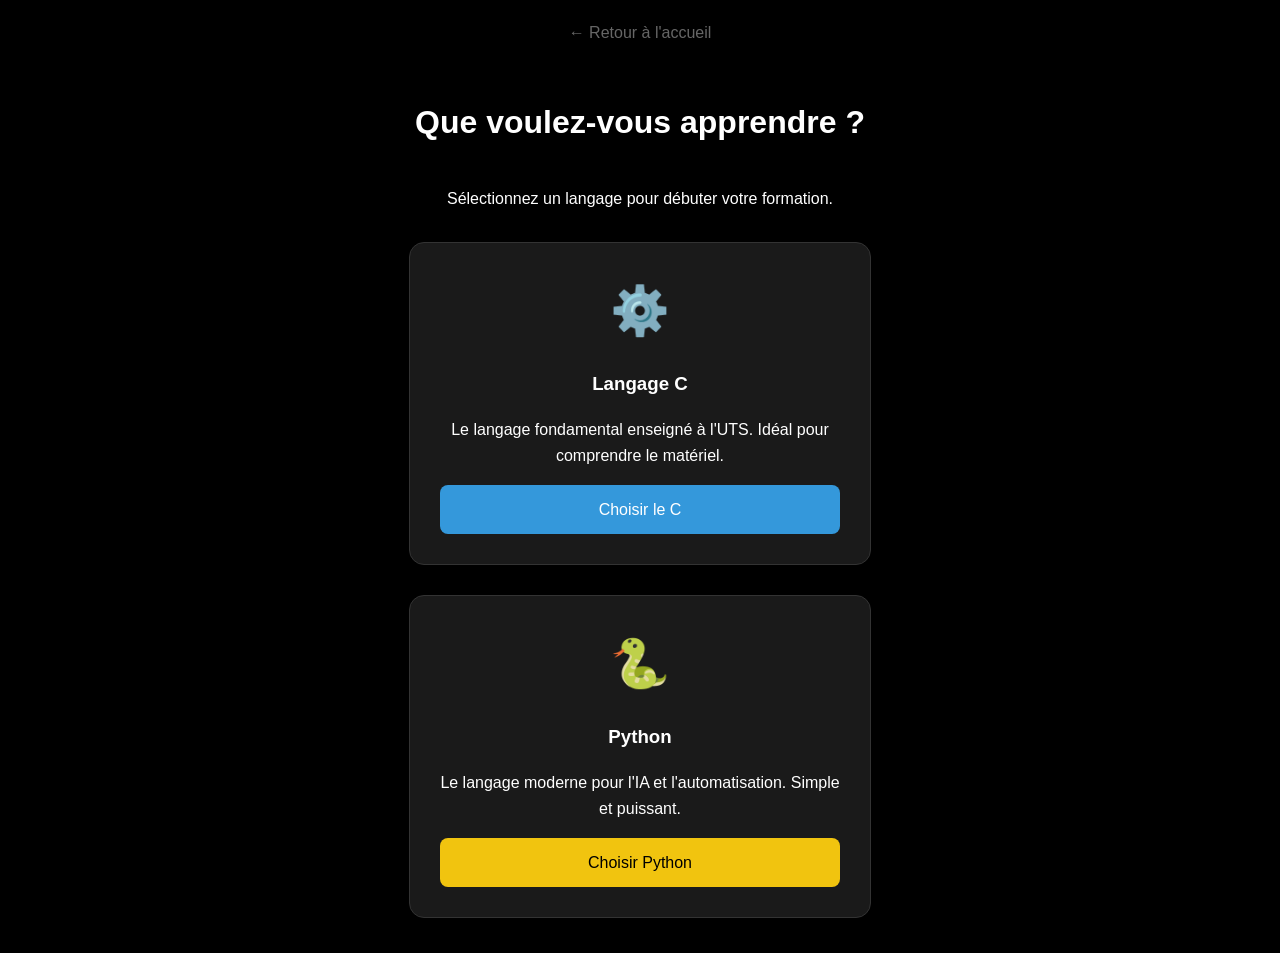
==== cours/python.html @ 6520a9d6 "Create python.html" ====
<!DOCTYPE html>
<html lang="fr">
<head>
    <meta charset="UTF-8">
    <meta name="viewport" content="width=device-width, initial-scale=1.0">
    <title>Choisir un cours | TechExpert</title>
    <link rel="stylesheet" href="../css/style.css">
    <style>
        body { background-color: #000 !important; color: white !important; }
        .selection-container {
            display: flex;
            flex-direction: column;
            align-items: center;
            justify-content: center;
            min-height: 80vh;
            padding: 20px;
        }
        .choice-card {
            background: #1a1a1a;
            border: 1px solid #333;
            border-radius: 15px;
            padding: 30px;
            margin: 15px;
            width: 100%;
            max-width: 400px;
            text-align: center;
            transition: 0.3s;
        }
        .choice-card:hover { border-color: #3498db; }
        .icon { font-size: 3rem; margin-bottom: 10px; }
        .btn-choice {
            display: block;
            background: #3498db;
            color: white;
            text-decoration: none;
            padding: 12px;
            border-radius: 8px;
            margin-top: 15px;
        }
    </style>
</head>
<body>

    <div class="selection-container">
        <a href="../index.html" style="color: #666; text-decoration: none; margin-bottom: 30px;">← Retour à l'accueil</a>
        
        <h1>Que voulez-vous apprendre ?</h1>
        <p>Sélectionnez un langage pour débuter votre formation.</p>

        <div class="choice-card">
            <div class="icon">⚙️</div>
            <h3>Langage C</h3>
            <p>Le langage fondamental enseigné à l'UTS. Idéal pour comprendre le matériel.</p>
            <a href="langage-c.html" class="btn-choice">Choisir le C</a>
        </div>

        <div class="choice-card">
            <div class="icon">🐍</div>
            <h3>Python</h3>
            <p>Le langage moderne pour l'IA et l'automatisation. Simple et puissant.</p>
            <a href="python.html" class="btn-choice" style="background: #f1c40f; color: #000;">Choisir Python</a>
        </div>
    </div>

</body>
</html>
---- css/style.css ----
/* Thème Dark Mode Professionnel */
:root {
    --bg-color: #000000;       /* Noir profond */
    --text-color: #ffffff;     /* Blanc pur */
    --accent-color: #3498db;   /* Bleu pour les liens et boutons */
    --card-bg: #1a1a1a;        /* Gris très foncé pour les cartes */
}

body {
    background-color: var(--bg-color);
    color: var(--text-color);
    font-family: 'Segoe UI', Arial, sans-serif;
    margin: 0;
    line-height: 1.6;
}
    header {
    height: 250px; /* Hauteur de l'en-tête */
    display: flex;
    align-items: center;
    justify-content: center;
    
    /* Image de fond avec superposition sombre */
    background: linear-gradient(rgba(0, 0, 0, 0.7), rgba(0, 0, 0, 0.7)), 
                url('../assets/header-bg.jpg');
    
    background-size: cover;       /* L'image couvre tout l'espace */
    background-position: center;  /* L'image est centrée */
    border-bottom: 2px solid var(--accent-color);
}

.logo {
    font-size: 1.5rem; /* Taille réduite (avant c'était 2.5rem) */
    font-weight: 800;
    letter-spacing: 1px; /* Réduit aussi l'espace entre les lettres si besoin */
    text-transform: uppercase;
    text-shadow: 2px 2px 10px rgba(0,0,0,0.8);
}
.university-tag {
    font-size: 0.9rem;       /* Taille plus petite que le logo */
    color: #cccccc;          /* Gris clair pour un look élégant */
    margin-top: 5px;         /* Petit espace sous le logo */
    font-style: italic;      /* Italique pour le côté académique */
    letter-spacing: 0.5px;
    text-shadow: 1px 1px 5px rgba(0,0,0,0.5);
}

/* Optionnel : Ajustement pour mobile */
@media (max-width: 600px) {
    .university-tag {
        font-size: 0.8rem;   /* Encore un peu plus petit sur téléphone */
    }
}

.logo span {
    color: var(--accent-color);
}

/* Section Biographie */
.about-section {
    display: flex;
    align-items: center;
    justify-content: center;
    flex-wrap: wrap; /* Pour que ça s'adapte sur mobile */
    padding: 40px 20px;
    gap: 30px;
}

.profile-pic {
    width: 180px;
    height: 180px;
    border-radius: 50%; /* Image ronde */
    object-fit: cover;
    border: 3px solid var(--accent-color);
}

.bio-text {
    max-width: 600px;
}

/* Style des cartes de cours */
.card {
    background: var(--card-bg);
    padding: 20px;
    margin: 15px;
    border-radius: 10px;
    border: 1px solid #333;
}

/* Footer avec liens de contact */
footer {
    padding: 40px 20px;
    text-align: center;
    border-top: 1px solid #333;
    margin-top: 50px;
}

.contact-links a {
    color: var(--accent-color);
    text-decoration: none;
    margin: 0 15px;
    font-weight: bold;
}
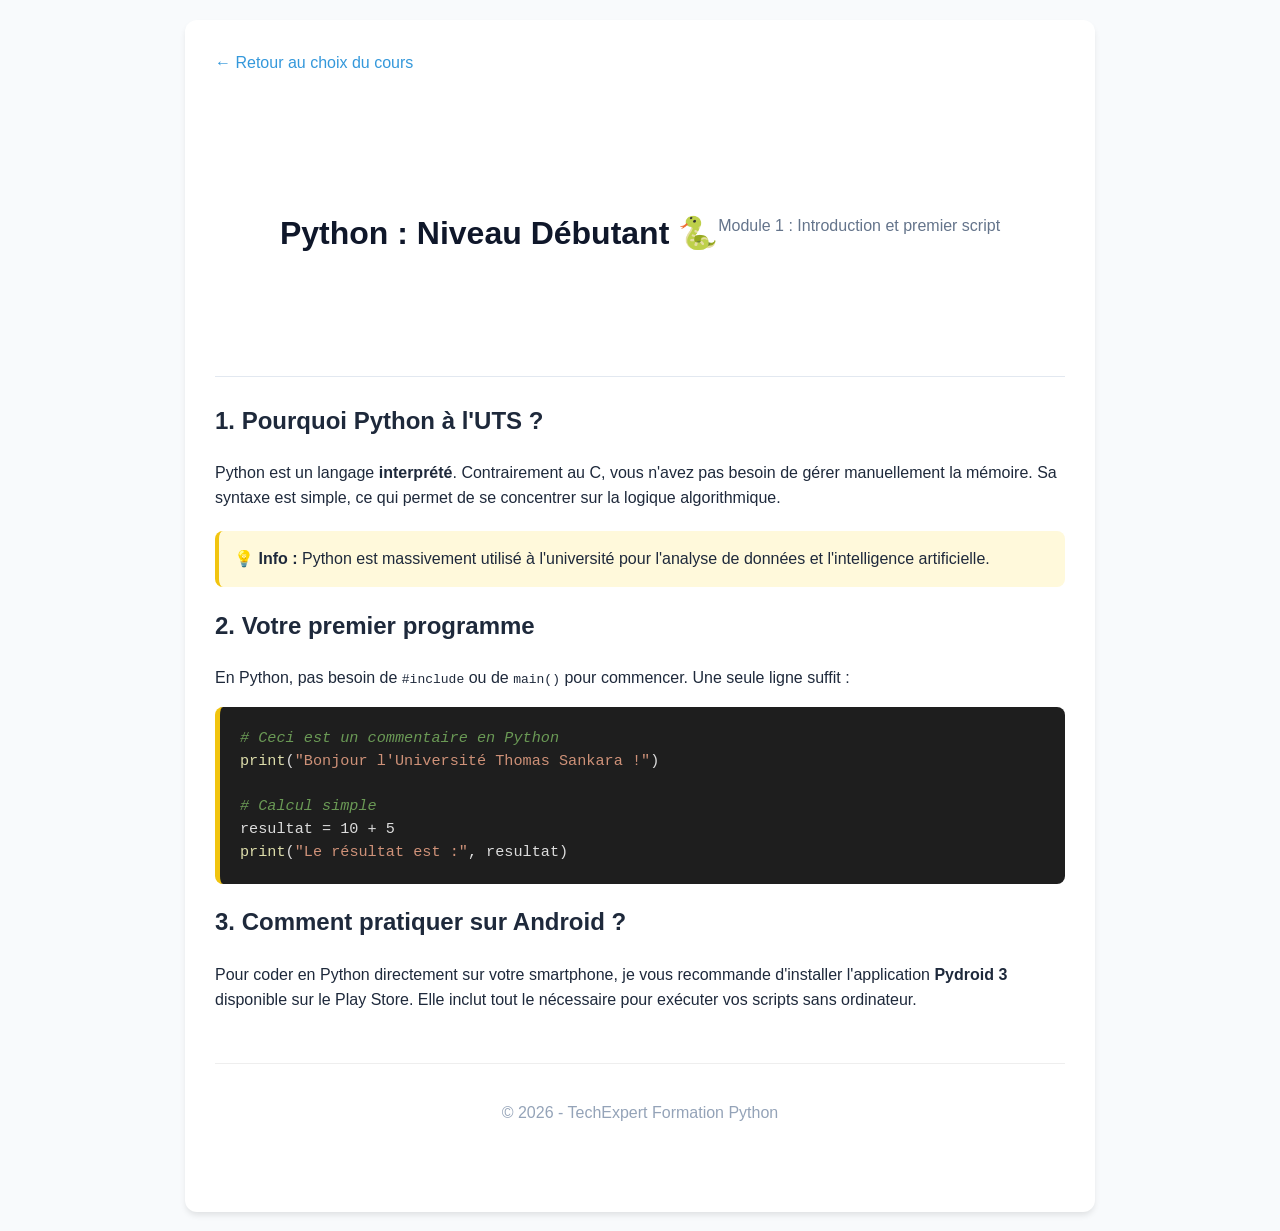
==== commit f0a083c6: "Create python.html" ====
--- a/cours/python.html
+++ b/cours/python.html
@@ -3,63 +3,98 @@
 <head>
     <meta charset="UTF-8">
     <meta name="viewport" content="width=device-width, initial-scale=1.0">
-    <title>Choisir un cours | TechExpert</title>
+    <title>Cours Python | UTS</title>
     <link rel="stylesheet" href="../css/style.css">
     <style>
-        body { background-color: #000 !important; color: white !important; }
-        .selection-container {
-            display: flex;
-            flex-direction: column;
-            align-items: center;
-            justify-content: center;
-            min-height: 80vh;
+        /* Style "Light Mode" académique */
+        body { 
+            background-color: #f8fafc !important; 
+            color: #1e293b !important; 
+            font-family: 'Segoe UI', sans-serif;
+        }
+        
+        .course-container {
+            max-width: 850px;
+            margin: 20px auto;
+            padding: 30px;
+            background: #ffffff;
+            border-radius: 12px;
+            box-shadow: 0 4px 6px -1px rgba(0, 0, 0, 0.1);
+        }
+
+        /* Style des blocs de code Python */
+        pre {
+            background: #1e1e1e;
+            color: #dcdcdc;
             padding: 20px;
+            border-radius: 8px;
+            overflow-x: auto;
+            font-family: 'Consolas', 'Monaco', monospace;
+            border-left: 5px solid #f1c40f; /* Jaune Python */
+            font-size: 0.95rem;
+            line-height: 1.5;
         }
-        .choice-card {
-            background: #1a1a1a;
-            border: 1px solid #333;
-            border-radius: 15px;
-            padding: 30px;
-            margin: 15px;
-            width: 100%;
-            max-width: 400px;
-            text-align: center;
-            transition: 0.3s;
+
+        .py-keyword { color: #569cd6; font-weight: bold; } /* Mots-clés */
+        .py-func { color: #dcdcaa; }    /* Fonctions */
+        .py-string { color: #ce9178; }  /* Texte/Chaînes */
+        .py-comment { color: #6a9955; font-style: italic; } /* Commentaires */
+
+        .btn-back {
+            display: inline-block;
+            margin-bottom: 25px;
+            color: #3498db;
+            text-decoration: none;
+            font-weight: 500;
         }
-        .choice-card:hover { border-color: #3498db; }
-        .icon { font-size: 3rem; margin-bottom: 10px; }
-        .btn-choice {
-            display: block;
-            background: #3498db;
-            color: white;
-            text-decoration: none;
-            padding: 12px;
+
+        .highlight-box {
+            background: #fff9db;
+            padding: 15px;
             border-radius: 8px;
-            margin-top: 15px;
+            border-left: 4px solid #f1c40f;
+            margin: 20px 0;
         }
     </style>
 </head>
 <body>
 
-    <div class="selection-container">
-        <a href="../index.html" style="color: #666; text-decoration: none; margin-bottom: 30px;">← Retour à l'accueil</a>
-        
-        <h1>Que voulez-vous apprendre ?</h1>
-        <p>Sélectionnez un langage pour débuter votre formation.</p>
+    <div class="course-container">
+        <a href="programmation.html" class="btn-back">← Retour au choix du cours</a>
 
-        <div class="choice-card">
-            <div class="icon">⚙️</div>
-            <h3>Langage C</h3>
-            <p>Le langage fondamental enseigné à l'UTS. Idéal pour comprendre le matériel.</p>
-            <a href="langage-c.html" class="btn-choice">Choisir le C</a>
-        </div>
+        <header style="background: none; border: none; padding: 0; text-align: left;">
+            <h1 style="color: #0f172a; margin-bottom: 5px;">Python : Niveau Débutant 🐍</h1>
+            <p style="color: #64748b;">Module 1 : Introduction et premier script</p>
+        </header>
 
-        <div class="choice-card">
-            <div class="icon">🐍</div>
-            <h3>Python</h3>
-            <p>Le langage moderne pour l'IA et l'automatisation. Simple et puissant.</p>
-            <a href="python.html" class="btn-choice" style="background: #f1c40f; color: #000;">Choisir Python</a>
-        </div>
+        <hr style="border: 0; border-top: 1px solid #e2e8f0; margin: 25px 0;">
+
+        <section>
+            <h2>1. Pourquoi Python à l'UTS ?</h2>
+            <p>Python est un langage <strong>interprété</strong>. Contrairement au C, vous n'avez pas besoin de gérer manuellement la mémoire. Sa syntaxe est simple, ce qui permet de se concentrer sur la logique algorithmique.</p>
+
+            <div class="highlight-box">
+                <strong>💡 Info :</strong> Python est massivement utilisé à l'université pour l'analyse de données et l'intelligence artificielle.
+            </div>
+
+            <h2>2. Votre premier programme</h2>
+            <p>En Python, pas besoin de <code>#include</code> ou de <code>main()</code> pour commencer. Une seule ligne suffit :</p>
+
+            <pre>
+<span class="py-comment"># Ceci est un commentaire en Python</span>
+<span class="py-func">print</span>(<span class="py-string">"Bonjour l'Université Thomas Sankara !"</span>)
+
+<span class="py-comment"># Calcul simple</span>
+resultat = 10 + 5
+<span class="py-func">print</span>(<span class="py-string">"Le résultat est :"</span>, resultat)</pre>
+
+            <h2>3. Comment pratiquer sur Android ?</h2>
+            <p>Pour coder en Python directement sur votre smartphone, je vous recommande d'installer l'application <strong>Pydroid 3</strong> disponible sur le Play Store. Elle inclut tout le nécessaire pour exécuter vos scripts sans ordinateur.</p>
+        </section>
+
+        <footer style="margin-top: 50px; padding-top: 20px; border-top: 1px solid #eee; text-align: center; color: #94a3b8;">
+            <p>&copy; 2026 - TechExpert Formation Python</p>
+        </footer>
     </div>
 
 </body>
